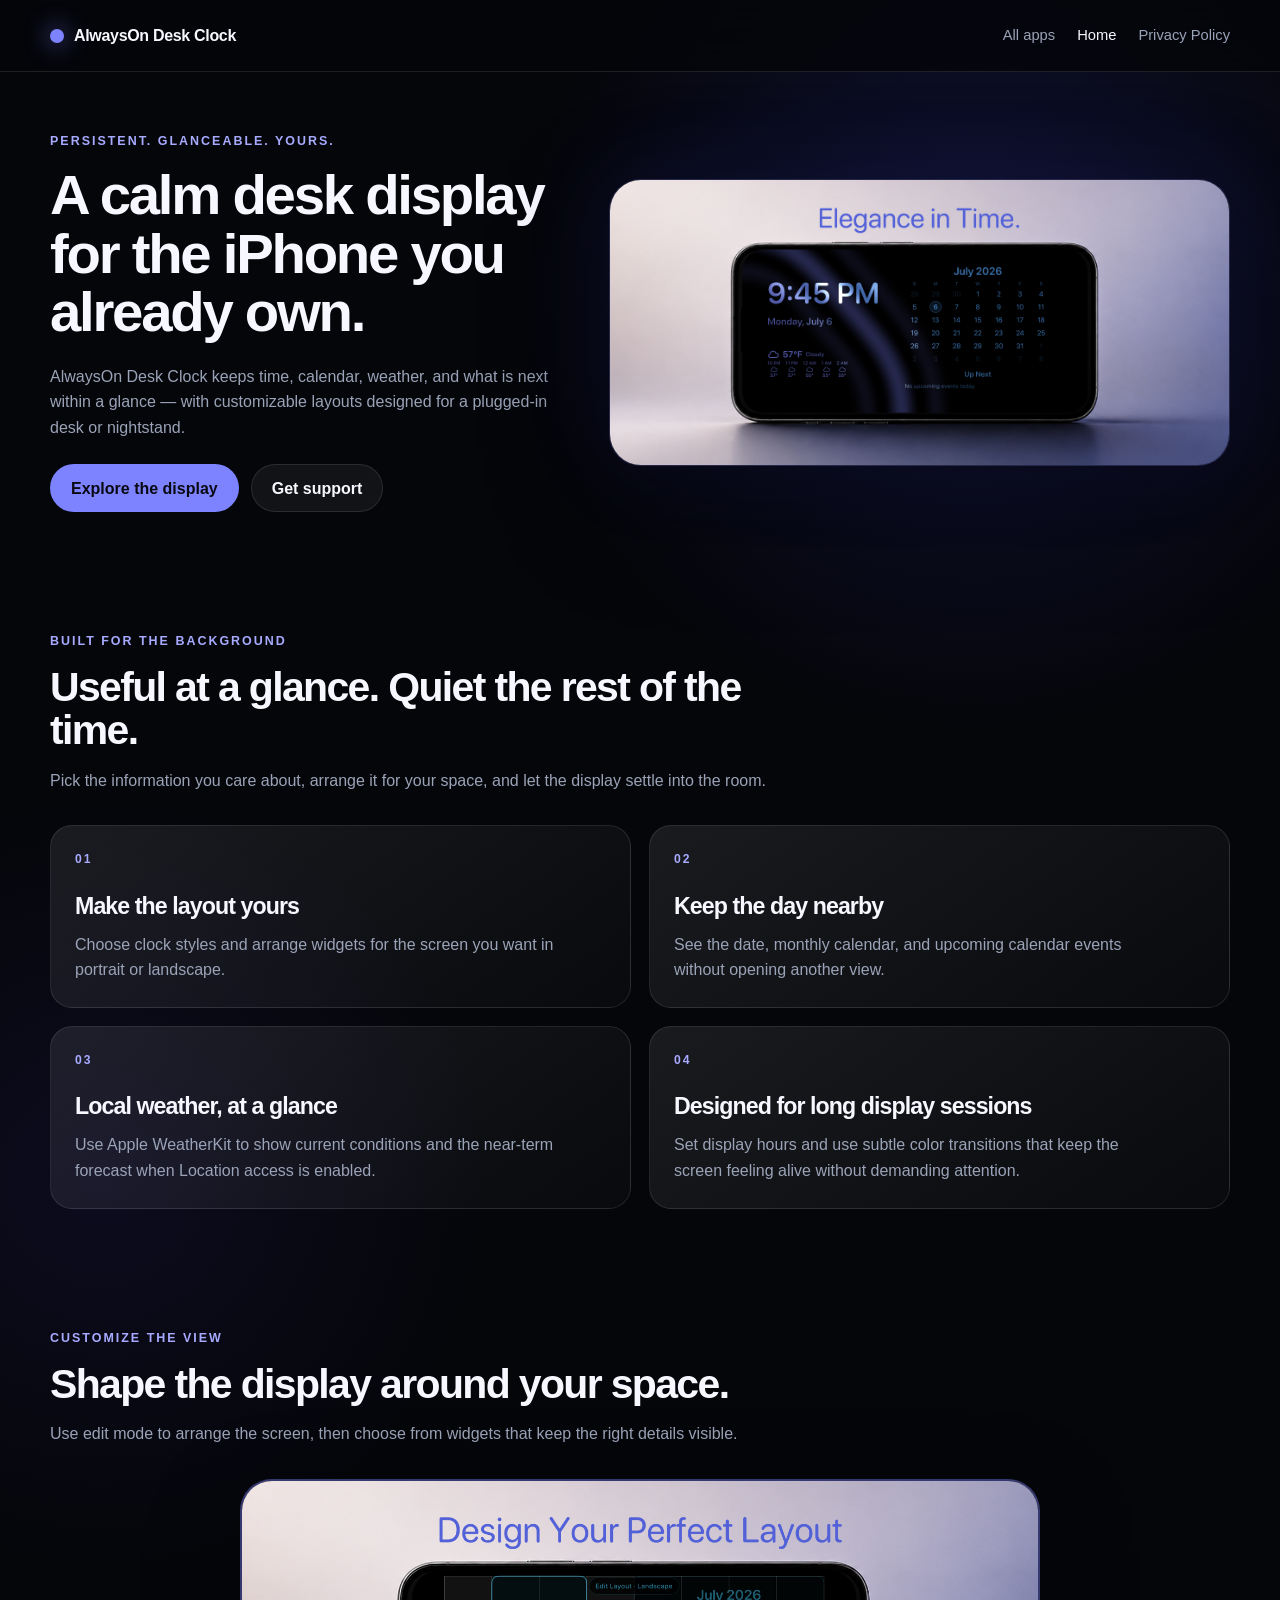
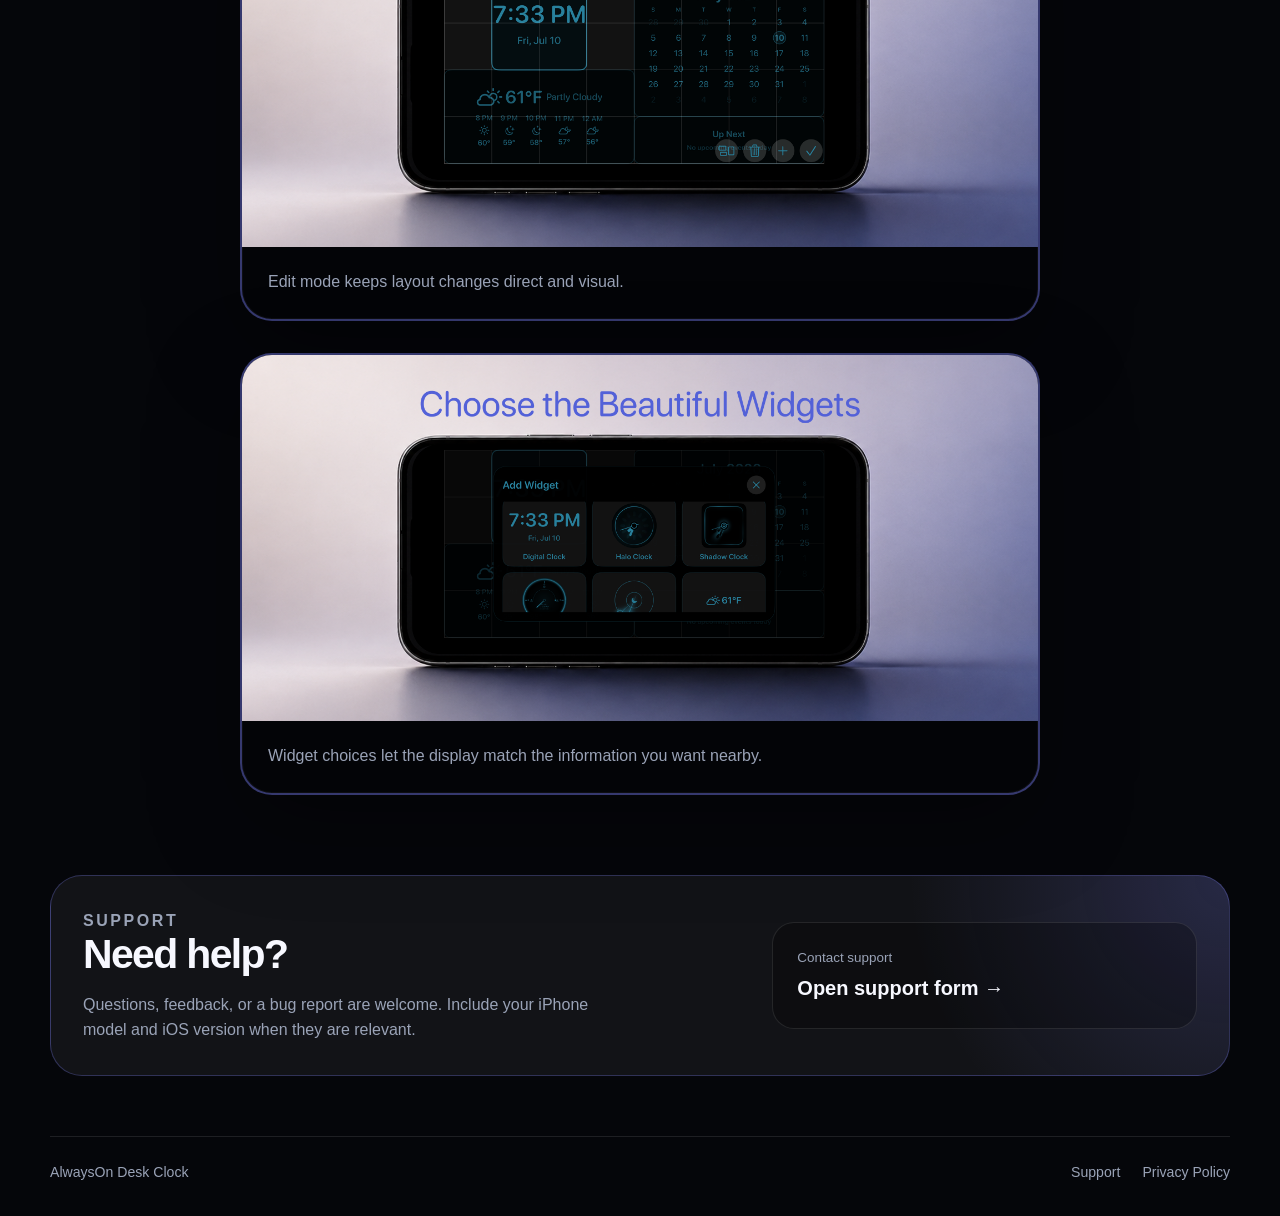
==== alwayson/index.html @ f7fb21f8 "Add shared support form" ====
<!doctype html>
<html lang="en">
<head>
  <meta charset="utf-8">
  <meta name="viewport" content="width=device-width, initial-scale=1">
  <meta name="description" content="AlwaysOn Desk Clock turns an iPhone into a calm, customizable desk display for time, calendar, weather, and upcoming events.">
  <title>AlwaysOn Desk Clock — Customizable iPhone Desk Display</title>
  <link rel="stylesheet" href="./styles.css">
</head>
<body>
  <header class="site-header">
    <a class="brand" href="./index.html" aria-label="AlwaysOn Desk Clock home">
      <span class="brand-mark" aria-hidden="true"></span>
      <span>AlwaysOn Desk Clock</span>
    </a>
    <nav class="site-nav" aria-label="Primary navigation">
      <a href="../">All apps</a>
      <a aria-current="page" href="./index.html">Home</a>
      <a href="./privacy-policy/index.html">Privacy Policy</a>
    </nav>
  </header>

  <main>
    <section class="hero shell" aria-labelledby="hero-title">
      <div class="hero-copy">
        <p class="eyebrow">Persistent. Glanceable. Yours.</p>
        <h1 id="hero-title">A calm desk display for the iPhone you already own.</h1>
        <p class="hero-lede">
          AlwaysOn Desk Clock keeps time, calendar, weather, and what is next within a glance — with customizable layouts designed for a plugged-in desk or nightstand.
        </p>
        <div class="hero-actions">
          <a class="button button-primary" href="#features">Explore the display</a>
          <a class="button button-secondary" href="../support/?app=alwayson">Get support</a>
        </div>
      </div>

      <figure class="preview-frame">
        <img src="./assets/app-preview.png" width="2622" height="1206" loading="eager" decoding="async" fetchpriority="high" alt="AlwaysOn Desk Clock showing time, weather, calendar, and upcoming events on a landscape iPhone.">
      </figure>
    </section>

    <section class="section shell" id="features" aria-labelledby="features-title">
      <div class="section-heading">
        <p class="eyebrow">Built for the background</p>
        <h2 id="features-title">Useful at a glance. Quiet the rest of the time.</h2>
        <p>Pick the information you care about, arrange it for your space, and let the display settle into the room.</p>
      </div>

      <div class="feature-grid">
        <article class="feature-card">
          <span class="feature-kicker">01</span>
          <h3>Make the layout yours</h3>
          <p>Choose clock styles and arrange widgets for the screen you want in portrait or landscape.</p>
        </article>
        <article class="feature-card">
          <span class="feature-kicker">02</span>
          <h3>Keep the day nearby</h3>
          <p>See the date, monthly calendar, and upcoming calendar events without opening another view.</p>
        </article>
        <article class="feature-card">
          <span class="feature-kicker">03</span>
          <h3>Local weather, at a glance</h3>
          <p>Use Apple WeatherKit to show current conditions and the near-term forecast when Location access is enabled.</p>
        </article>
        <article class="feature-card">
          <span class="feature-kicker">04</span>
          <h3>Designed for long display sessions</h3>
          <p>Set display hours and use subtle color transitions that keep the screen feeling alive without demanding attention.</p>
        </article>
      </div>
    </section>

    <section class="section shell" aria-labelledby="screenshots-title">
      <div class="section-heading">
        <p class="eyebrow">Customize the view</p>
        <h2 id="screenshots-title">Shape the display around your space.</h2>
        <p>Use edit mode to arrange the screen, then choose from widgets that keep the right details visible.</p>
      </div>

      <div class="screenshot-grid">
        <figure class="screenshot-card">
          <img src="./assets/edit-mode.png" width="2622" height="1206" loading="lazy" decoding="async" alt="AlwaysOn Desk Clock edit mode with widgets arranged on a landscape iPhone display.">
          <figcaption>Edit mode keeps layout changes direct and visual.</figcaption>
        </figure>
        <figure class="screenshot-card">
          <img src="./assets/widget-gallery.png" width="2622" height="1206" loading="lazy" decoding="async" alt="AlwaysOn Desk Clock widget gallery showing available widgets for the desk display.">
          <figcaption>Widget choices let the display match the information you want nearby.</figcaption>
        </figure>
      </div>
    </section>

    <section class="support-section shell" id="support" aria-labelledby="support-title">
      <div>
        <p class="eyebrow">Support</p>
        <h2 id="support-title">Need help?</h2>
        <p>Questions, feedback, or a bug report are welcome. Include your iPhone model and iOS version when they are relevant.</p>
      </div>
      <a class="support-email" href="../support/?app=alwayson">
        <span>Contact support</span>
        <strong>Open support form →</strong>
      </a>
    </section>
  </main>

  <footer class="site-footer shell">
    <p>AlwaysOn Desk Clock</p>
    <div class="footer-links">
      <a href="../support/?app=alwayson">Support</a>
      <a href="./privacy-policy/index.html">Privacy Policy</a>
    </div>
  </footer>
</body>
</html>
---- alwayson/styles.css ----
@import url("../shared/app-base.css");

:root {
  --bg: #05060a;
  --surface: rgba(255, 255, 255, 0.055);
  --surface-strong: rgba(255, 255, 255, 0.085);
  --line: rgba(255, 255, 255, 0.1);
  --text: #f7f8ff;
  --muted: #9aa3b7;
  --accent: #7d83ff;
  --accent-strong: #a7aaff;
  --body-background:
    radial-gradient(circle at 76% 10%, rgba(72, 78, 255, 0.18), transparent 28rem),
    radial-gradient(circle at 8% 42%, rgba(70, 52, 180, 0.12), transparent 24rem),
    var(--bg);
  --header-background: rgba(5, 6, 10, 0.78);
  --brand-mark-size: 14px;
  --brand-mark-background: var(--accent);
  --brand-mark-shadow: 0 0 24px rgba(125, 131, 255, 0.9);
  --button-primary-border: rgba(125, 131, 255, 0.7);
  --button-primary-text: #080912;
  --support-border: 1px solid rgba(125, 131, 255, 0.28);
  --support-background:
    radial-gradient(circle at 100% 0%, rgba(125, 131, 255, 0.2), transparent 20rem),
    var(--surface);
  --policy-content-color: #dfe3ef;
  --policy-copy-color: #b7bfce;
}

.preview-frame {
  display: flex;
  justify-content: center;
  margin: 0;
}

.preview-frame img {
  width: auto;
  max-width: 100%;
  max-height: 560px;
  height: auto;
  object-fit: contain;
  border: 1px solid rgba(125, 131, 255, 0.24);
  border-radius: var(--radius-large);
  background: #0a0b10;
  box-shadow: 0 36px 120px rgba(0, 0, 0, 0.48), 0 0 90px rgba(69, 74, 255, 0.12);
}

.screenshot-grid {
  display: grid;
  grid-template-columns: minmax(0, 1fr);
  gap: 32px;
  width: 100%;
  max-width: 800px;
  margin-inline: auto;
}

.screenshot-card {
  display: flex;
  flex-direction: column;
  margin: 0;
  overflow: hidden;
  border: 2px solid rgba(125, 131, 255, 0.42);
  border-radius: var(--radius-large);
  background: rgba(0, 0, 0, 0.26);
  box-shadow:
    0 28px 90px rgba(0, 0, 0, 0.34),
    0 0 0 1px rgba(255, 255, 255, 0.04) inset;
}

.screenshot-card img {
  width: 100%;
  height: auto;
  object-fit: contain;
}

.screenshot-card figcaption {
  margin: 0;
  padding: 22px 26px 24px;
  color: var(--muted);
  font-size: 1rem;
}

@media (max-width: 820px) {
  .preview-frame { order: -1; }

  .screenshot-grid {
    max-width: 100%;
    gap: 24px;
  }
}

@media (max-width: 560px) {
  .preview-frame img {
    width: 100%;
    max-height: none;
  }

  .screenshot-card {
    border-radius: var(--radius-medium);
  }
}
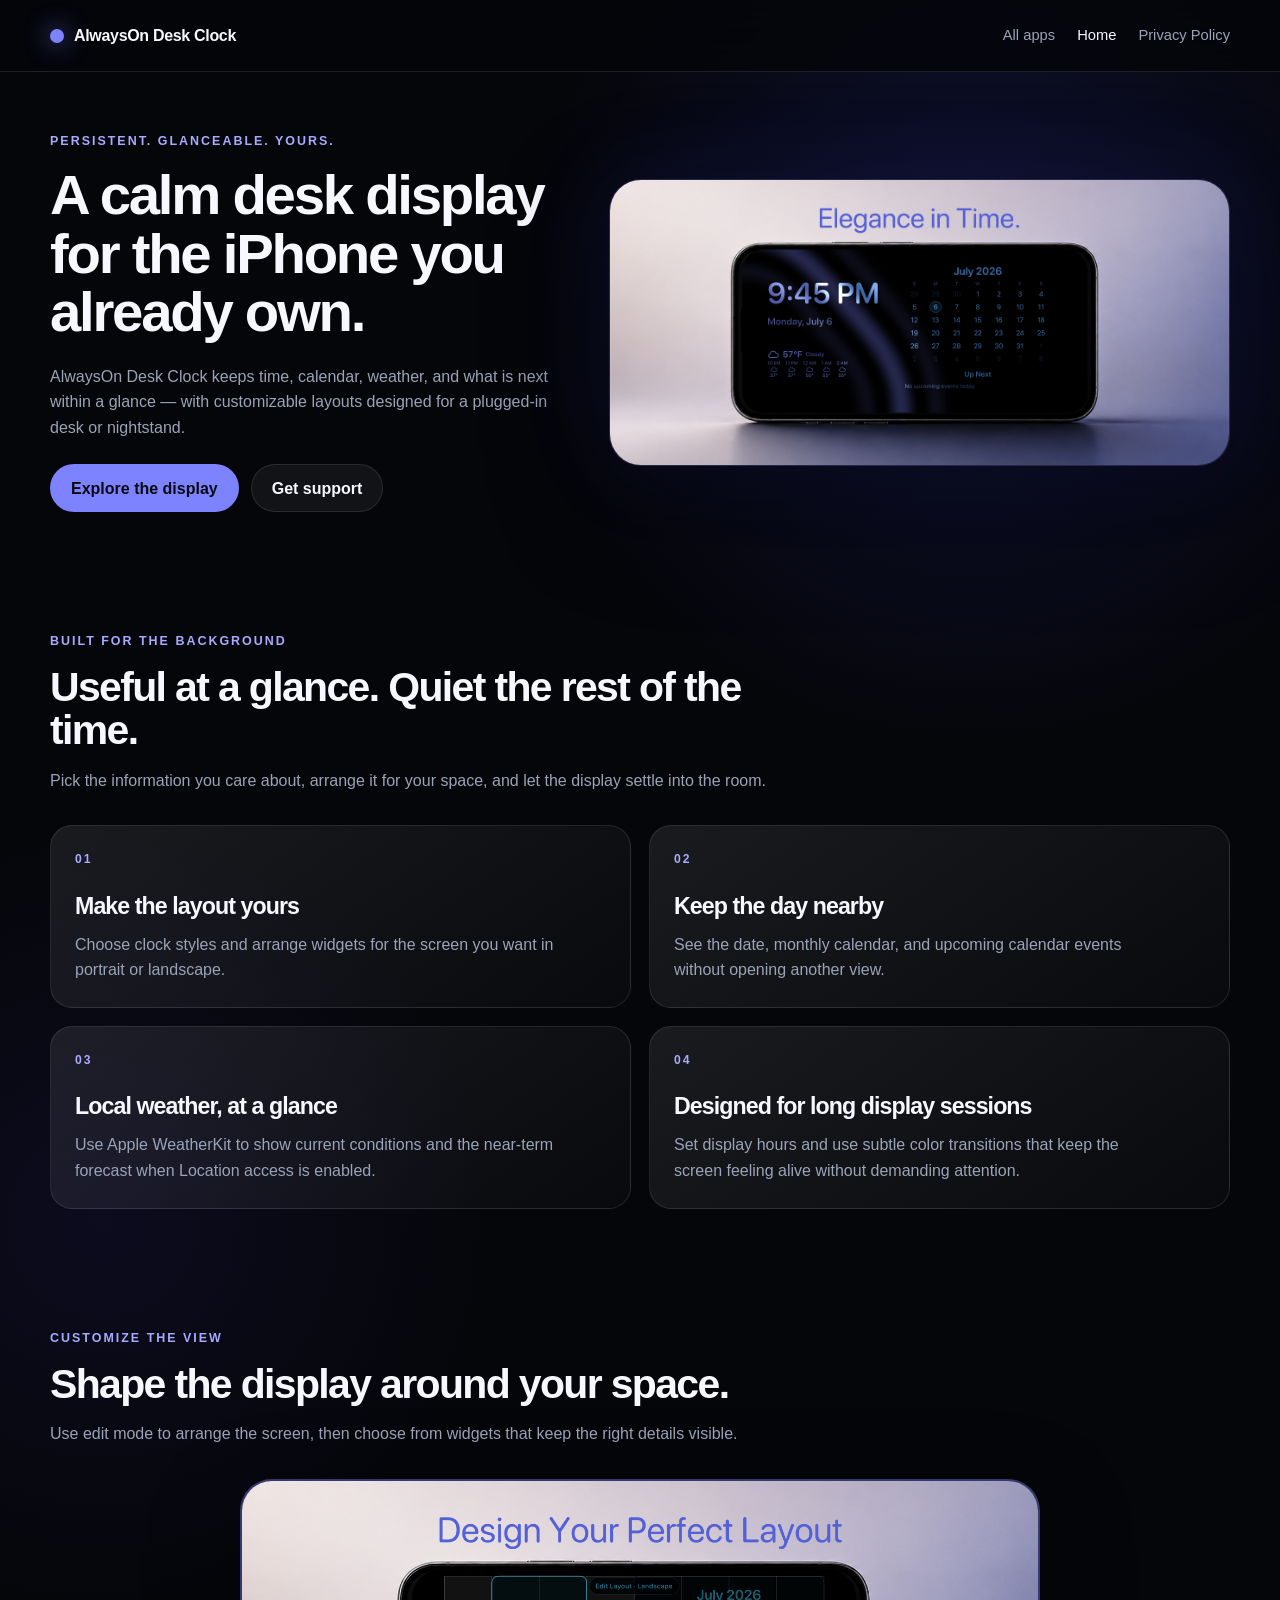
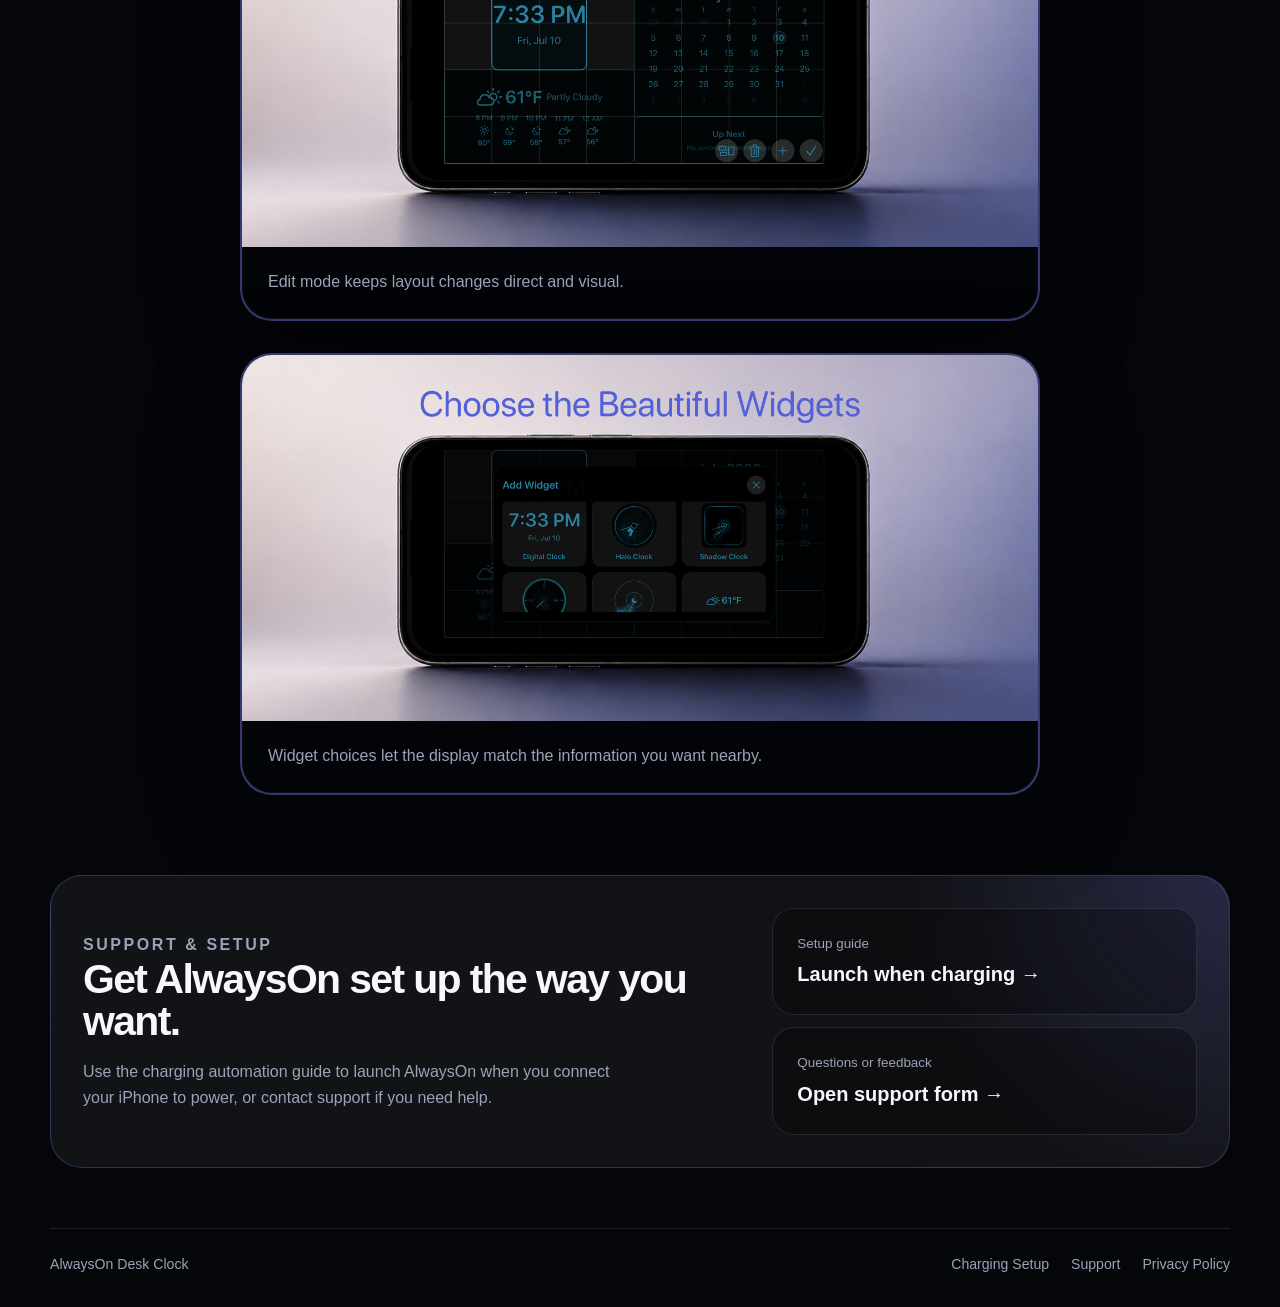
==== commit 87c9002d: "Link AlwaysOn charging setup guide" ====
--- a/alwayson/index.html
+++ b/alwayson/index.html
@@ -3,20 +3,56 @@
 <head>
   <meta charset="utf-8">
   <meta name="viewport" content="width=device-width, initial-scale=1">
+  <!-- Google tag (gtag.js) -->
+  <script async src="https://www.googletagmanager.com/gtag/js?id=G-66SH9RSJPW"></script>
+  <script>
+    window.dataLayer = window.dataLayer || [];
+    function gtag(){dataLayer.push(arguments);}
+    gtag('js', new Date());
+    gtag('config', 'G-66SH9RSJPW');
+  </script>
   <meta name="description" content="AlwaysOn Desk Clock turns an iPhone into a calm, customizable desk display for time, calendar, weather, and upcoming events.">
-  <title>AlwaysOn Desk Clock — Customizable iPhone Desk Display</title>
+  <meta property="og:title" content="AlwaysOn Desk Clock — Custom iPhone Desk Display">
+  <meta property="og:description" content="Turn an iPhone into a calm, customizable desk display for time, calendar, weather, and upcoming events.">
+  <meta property="og:type" content="website">
+  <meta property="og:url" content="https://weijinw.github.io/alwayson/">
+  <meta property="og:image" content="https://weijinw.github.io/alwayson/assets/app-preview.png">
+  <meta property="og:image:alt" content="AlwaysOn Desk Clock showing time, weather, calendar, and upcoming events on a landscape iPhone display.">
+  <meta name="twitter:card" content="summary_large_image">
+  <meta name="twitter:title" content="AlwaysOn Desk Clock — Custom iPhone Desk Display">
+  <meta name="twitter:description" content="Turn an iPhone into a calm, customizable desk display for time, calendar, weather, and upcoming events.">
+  <meta name="twitter:image" content="https://weijinw.github.io/alwayson/assets/app-preview.png">
+  <script type="application/ld+json">
+  {
+    "@context": "https://schema.org",
+    "@type": "SoftwareApplication",
+    "name": "AlwaysOn Desk Clock",
+    "url": "https://weijinw.github.io/alwayson/",
+    "description": "Turn an iPhone into a calm, customizable desk display for time, calendar, weather, and upcoming events.",
+    "applicationCategory": "UtilitiesApplication",
+    "operatingSystem": "iOS",
+    "image": "https://weijinw.github.io/alwayson/assets/app-preview.png",
+    "author": {
+      "@type": "Person",
+      "name": "Weijin Wang"
+    }
+  }
+  </script>
+  <title>AlwaysOn Desk Clock — Custom iPhone Desk Display</title>
+  <link rel="canonical" href="https://weijinw.github.io/alwayson/">
+  <link rel="icon" type="image/svg+xml" href="/favicon.svg">
   <link rel="stylesheet" href="./styles.css">
 </head>
 <body>
   <header class="site-header">
-    <a class="brand" href="./index.html" aria-label="AlwaysOn Desk Clock home">
+    <a class="brand" href="./" aria-label="AlwaysOn Desk Clock home">
       <span class="brand-mark" aria-hidden="true"></span>
       <span>AlwaysOn Desk Clock</span>
     </a>
     <nav class="site-nav" aria-label="Primary navigation">
       <a href="../">All apps</a>
-      <a aria-current="page" href="./index.html">Home</a>
-      <a href="./privacy-policy/index.html">Privacy Policy</a>
+      <a aria-current="page" href="./">Home</a>
+      <a href="./privacy-policy/">Privacy Policy</a>
     </nav>
   </header>
 
@@ -91,23 +127,30 @@
 
     <section class="support-section shell" id="support" aria-labelledby="support-title">
       <div>
-        <p class="eyebrow">Support</p>
-        <h2 id="support-title">Need help?</h2>
-        <p>Questions, feedback, or a bug report are welcome. Include your iPhone model and iOS version when they are relevant.</p>
+        <p class="eyebrow">Support & setup</p>
+        <h2 id="support-title">Get AlwaysOn set up the way you want.</h2>
+        <p>Use the charging automation guide to launch AlwaysOn when you connect your iPhone to power, or contact support if you need help.</p>
       </div>
-      <a class="support-email" href="../support/?app=alwayson">
-        <span>Contact support</span>
-        <strong>Open support form →</strong>
-      </a>
+      <div class="support-links">
+        <a class="support-email" href="./launch-when-charging/">
+          <span>Setup guide</span>
+          <strong>Launch when charging →</strong>
+        </a>
+        <a class="support-email" href="../support/?app=alwayson">
+          <span>Questions or feedback</span>
+          <strong>Open support form →</strong>
+        </a>
+      </div>
     </section>
   </main>
 
   <footer class="site-footer shell">
     <p>AlwaysOn Desk Clock</p>
     <div class="footer-links">
+      <a href="./launch-when-charging/">Charging Setup</a>
       <a href="../support/?app=alwayson">Support</a>
-      <a href="./privacy-policy/index.html">Privacy Policy</a>
+      <a href="./privacy-policy/">Privacy Policy</a>
     </div>
   </footer>
 </body>
-</html>
+</html>
--- a/alwayson/styles.css
+++ b/alwayson/styles.css
@@ -80,12 +80,192 @@
   font-size: 1rem;
 }
 
+.support-links {
+  display: grid;
+  gap: 12px;
+}
+
+.guide-shell {
+  width: min(calc(100% - 40px), 900px);
+  margin-inline: auto;
+  padding-block: clamp(64px, 8vw, 104px) 96px;
+}
+
+.guide-hero {
+  max-width: 760px;
+  margin-bottom: 48px;
+}
+
+.guide-hero h1 {
+  font-size: clamp(3rem, 7vw, 5.6rem);
+}
+
+.guide-lede {
+  max-width: 66ch;
+  margin-bottom: 0;
+  color: var(--muted);
+  font-size: clamp(1.05rem, 1.6vw, 1.22rem);
+}
+
+.guide-summary {
+  display: grid;
+  grid-template-columns: repeat(3, minmax(0, 1fr));
+  gap: 12px;
+  margin-bottom: 72px;
+}
+
+.guide-summary-item,
+.guide-step,
+.automation-preview,
+.guide-callout {
+  border: 1px solid var(--line);
+  background: linear-gradient(145deg, var(--surface-strong), rgba(255, 255, 255, 0.02));
+}
+
+.guide-summary-item {
+  display: flex;
+  min-height: 126px;
+  flex-direction: column;
+  justify-content: space-between;
+  gap: 16px;
+  padding: 22px;
+  border-radius: var(--radius-medium);
+}
+
+.guide-summary-item span,
+.automation-preview-row span {
+  color: var(--muted);
+  font-size: 0.82rem;
+  font-weight: 650;
+  letter-spacing: 0.04em;
+  text-transform: uppercase;
+}
+
+.guide-summary-item strong {
+  font-size: 1.02rem;
+  line-height: 1.35;
+}
+
+.guide-section {
+  padding-block: 28px 56px;
+}
+
+.guide-steps {
+  display: grid;
+  gap: 14px;
+  margin: 0;
+  padding: 0;
+  list-style: none;
+}
+
+.guide-step {
+  display: grid;
+  grid-template-columns: 52px minmax(0, 1fr);
+  gap: 20px;
+  align-items: start;
+  padding: 26px;
+  border-radius: var(--radius-medium);
+}
+
+.guide-step-number {
+  display: grid;
+  width: 52px;
+  height: 52px;
+  place-items: center;
+  border: 1px solid rgba(125, 131, 255, 0.34);
+  border-radius: 16px;
+  color: var(--accent-strong);
+  background: rgba(125, 131, 255, 0.1);
+  font-weight: 750;
+}
+
+.guide-step h3 {
+  margin-bottom: 10px;
+  font-size: clamp(1.24rem, 2.3vw, 1.55rem);
+}
+
+.guide-step p,
+.guide-callout li {
+  color: var(--muted);
+}
+
+.guide-step p {
+  max-width: 64ch;
+  margin-bottom: 0;
+}
+
+.guide-step strong,
+.guide-callout strong {
+  color: var(--text);
+}
+
+.automation-preview {
+  overflow: hidden;
+  border-radius: var(--radius-large);
+}
+
+.automation-preview-row {
+  display: grid;
+  grid-template-columns: minmax(110px, 0.35fr) minmax(0, 1fr);
+  gap: 24px;
+  align-items: center;
+  padding: 24px 28px;
+}
+
+.automation-preview-row + .automation-preview-row {
+  border-top: 1px solid var(--line);
+}
+
+.automation-preview-row strong {
+  font-size: clamp(1rem, 2vw, 1.18rem);
+}
+
+.guide-callout {
+  margin-top: 36px;
+  padding: 28px;
+  border-color: rgba(125, 131, 255, 0.3);
+  border-radius: var(--radius-large);
+  background:
+    radial-gradient(circle at 100% 0%, rgba(125, 131, 255, 0.15), transparent 20rem),
+    var(--surface);
+}
+
+.guide-callout h2 {
+  margin-bottom: 18px;
+  font-size: clamp(1.7rem, 3vw, 2.4rem);
+}
+
+.guide-callout ul {
+  margin: 0;
+  padding-left: 22px;
+}
+
+.guide-callout li + li {
+  margin-top: 8px;
+}
+
+.guide-actions {
+  display: flex;
+  flex-wrap: wrap;
+  gap: 12px;
+  margin-top: 32px;
+}
+
 @media (max-width: 820px) {
   .preview-frame { order: -1; }
 
   .screenshot-grid {
     max-width: 100%;
     gap: 24px;
+  }
+
+  .guide-summary {
+    grid-template-columns: 1fr;
+    margin-bottom: 56px;
+  }
+
+  .guide-summary-item {
+    min-height: auto;
   }
 }
 
@@ -98,4 +278,38 @@
   .screenshot-card {
     border-radius: var(--radius-medium);
   }
-}
+
+  .guide-shell {
+    padding-block: 48px 72px;
+  }
+
+  .guide-hero {
+    margin-bottom: 36px;
+  }
+
+  .guide-section {
+    padding-block: 20px 42px;
+  }
+
+  .guide-step {
+    grid-template-columns: 42px minmax(0, 1fr);
+    gap: 14px;
+    padding: 20px;
+  }
+
+  .guide-step-number {
+    width: 42px;
+    height: 42px;
+    border-radius: 13px;
+  }
+
+  .automation-preview-row {
+    grid-template-columns: 1fr;
+    gap: 5px;
+    padding: 20px;
+  }
+
+  .guide-callout {
+    padding: 22px;
+  }
+}
